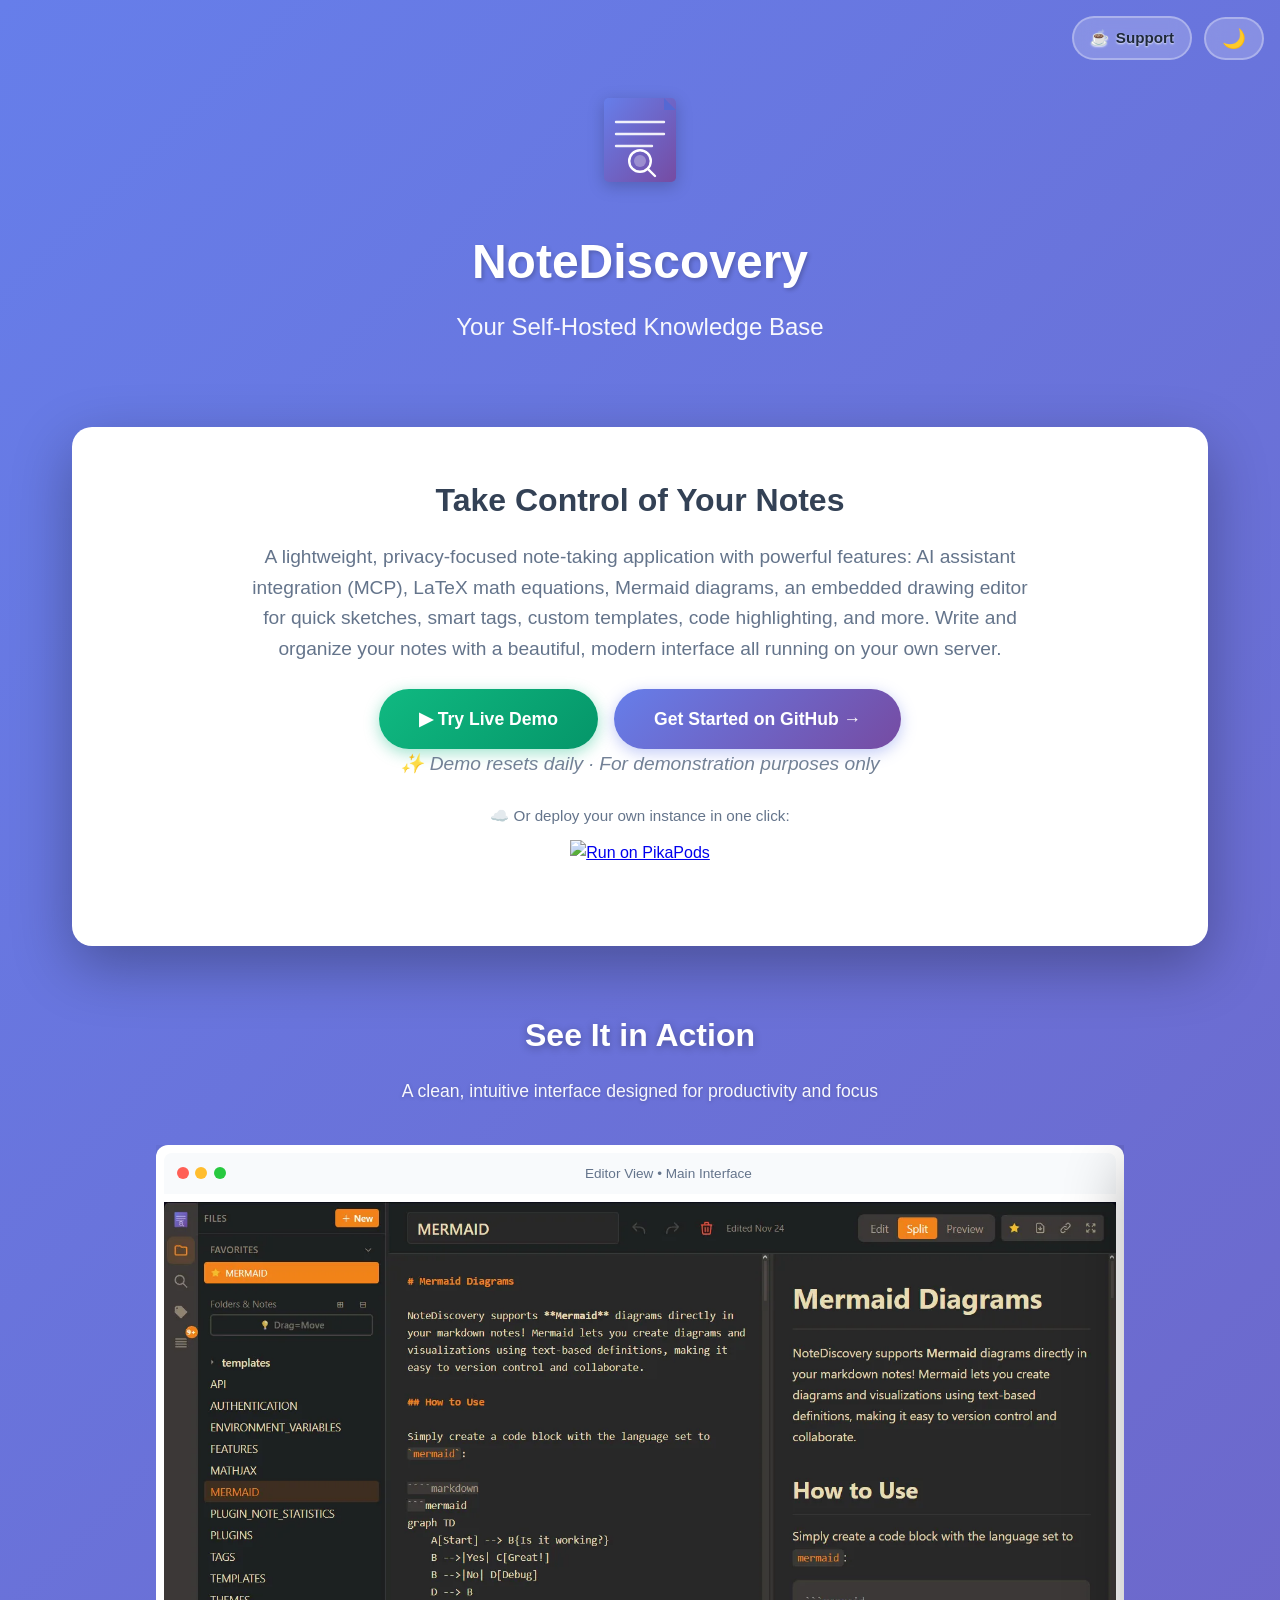
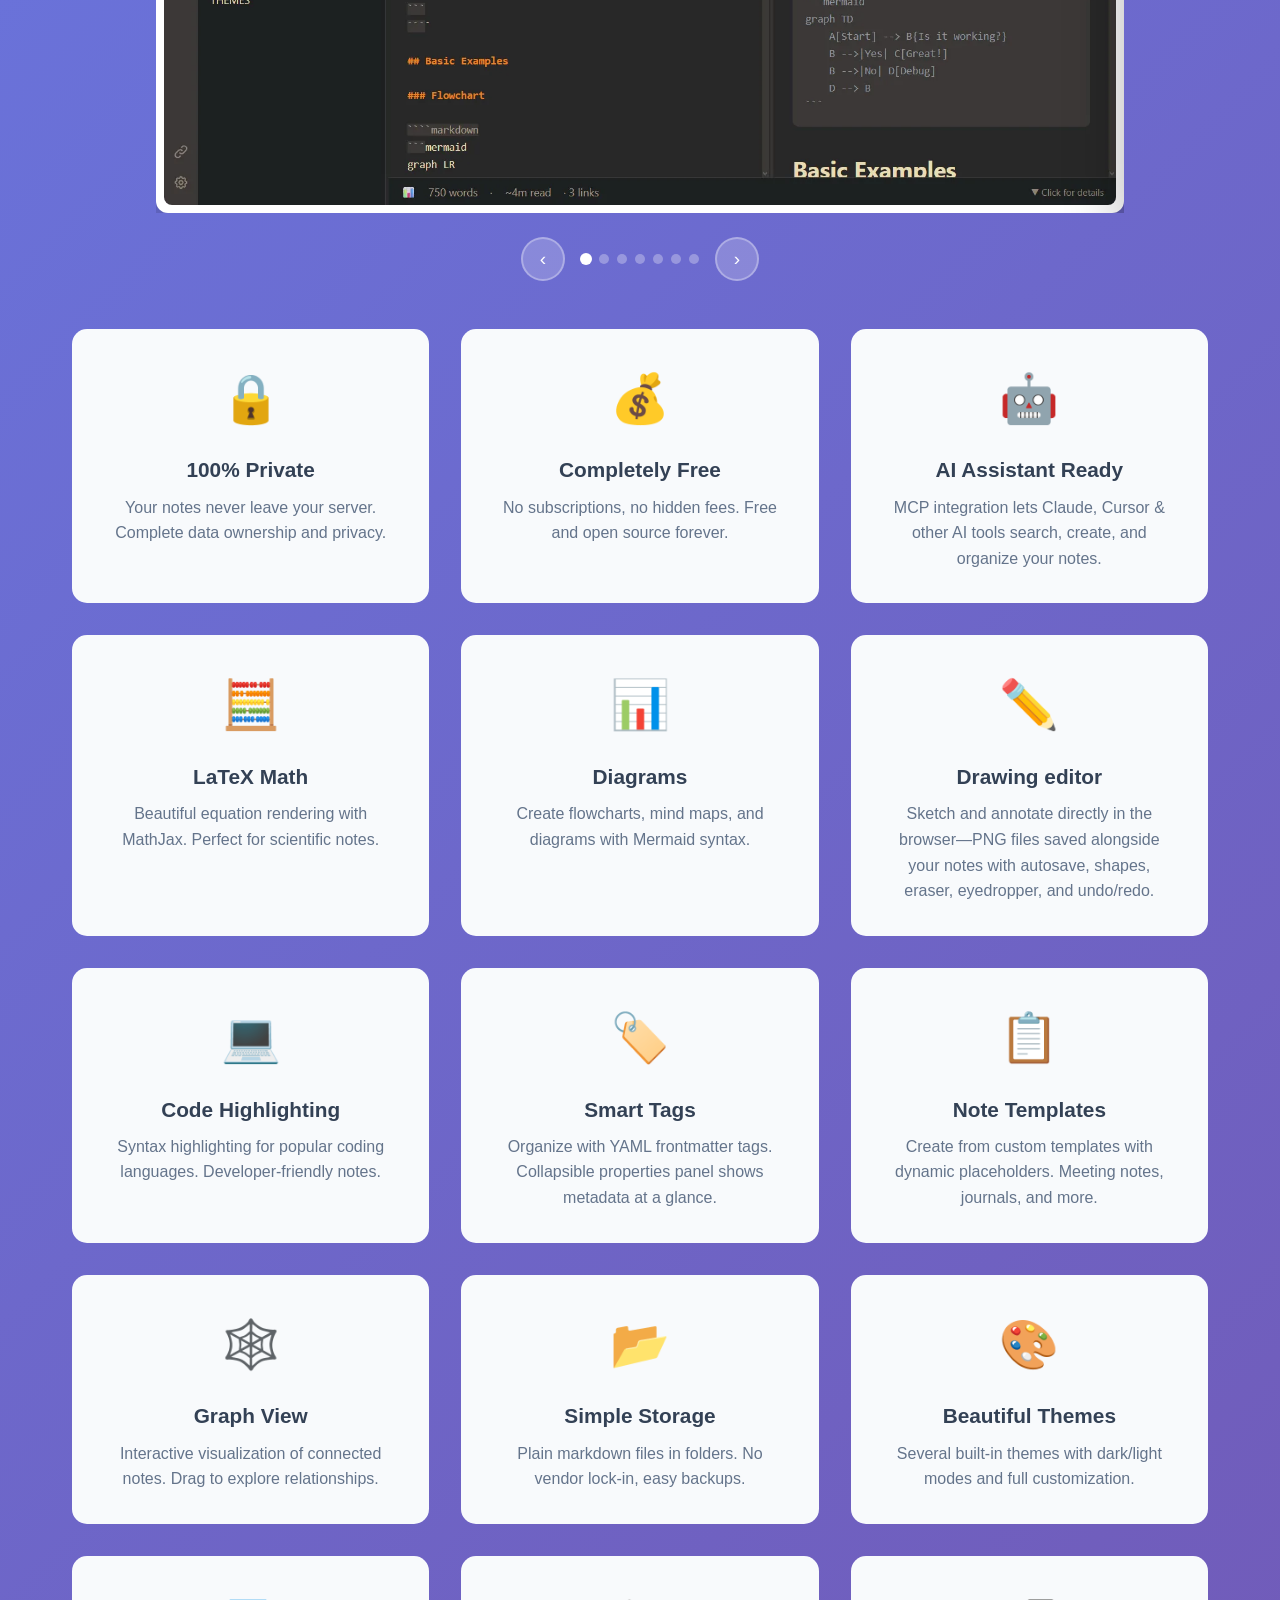
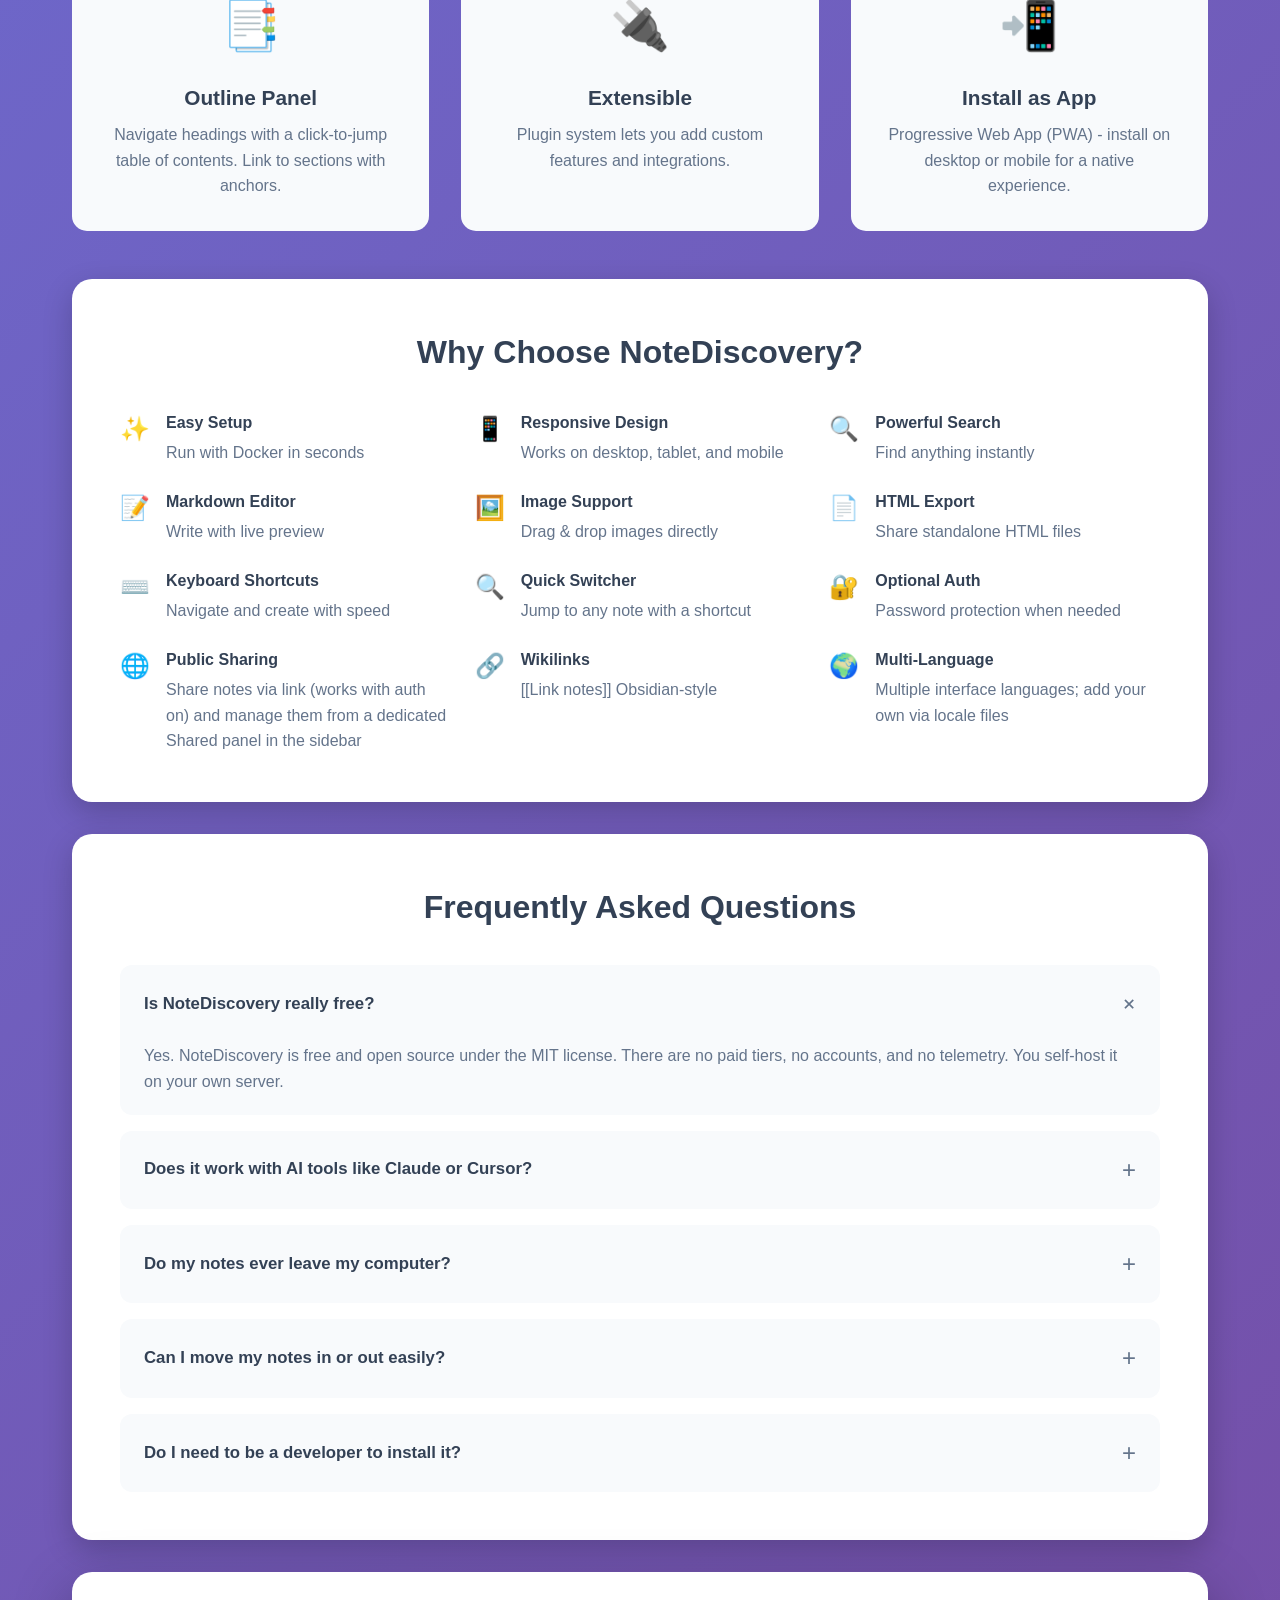
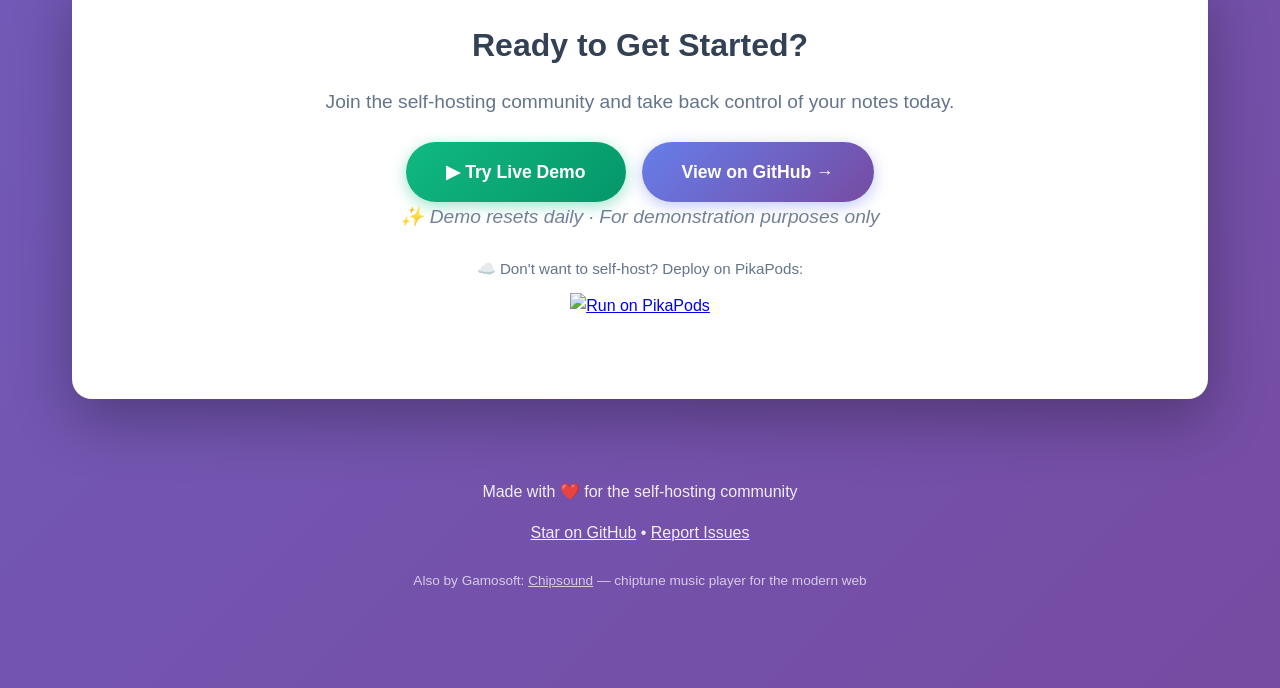
==== docs/index.html @ 9bac6f3b "Updated version to 0.29.1" ====
<!DOCTYPE html>
<html lang="en" data-theme="light">
<head>
    <meta charset="UTF-8">
    <meta name="viewport" content="width=device-width, initial-scale=1.0">
    
    <!-- Primary Meta Tags -->
    <title>NoteDiscovery - Your Self-Hosted Knowledge Base</title>
    <meta name="title" content="NoteDiscovery - Your Self-Hosted Knowledge Base">
    <meta name="description" content="Self-hosted Markdown knowledge base with AI assistant integration (MCP) for Claude & Cursor, wikilinks, graph view, drawing editor, LaTeX, Mermaid — free and open source.">
    <meta name="keywords" content="markdown notes, self-hosted, knowledge base, MCP, Claude, Cursor, obsidian alternative, open source">
    <meta name="author" content="Gamosoft">
    <meta name="robots" content="index, follow, max-image-preview:large">
    <link rel="canonical" href="https://www.notediscovery.com">

    <!-- Preconnect / DNS prefetch for performance -->
    <link rel="dns-prefetch" href="https://ko-fi.com">
    <link rel="dns-prefetch" href="https://www.pikapods.com">

    <!-- Open Graph / Facebook -->
    <meta property="og:type" content="website">
    <meta property="og:url" content="https://www.notediscovery.com">
    <meta property="og:title" content="NoteDiscovery - Your Self-Hosted Knowledge Base">
    <meta property="og:description" content="AI-powered note-taking with MCP integration for Claude, Cursor & more. Wikilinks, graph view, drawing editor, LaTeX, Mermaid. Self-hosted, free, open source.">
    <meta property="og:image" content="https://www.notediscovery.com/og-image.png">
    <meta property="og:image:type" content="image/png">
    <meta property="og:image:width" content="1200">
    <meta property="og:image:height" content="630">
    <meta property="og:image:alt" content="NoteDiscovery — self-hosted Markdown knowledge base">
    <meta property="og:site_name" content="NoteDiscovery">
    <meta property="og:locale" content="en_US">

    <!-- Twitter Card -->
    <meta name="twitter:card" content="summary_large_image">
    <meta name="twitter:site" content="@gamosoft">
    <meta name="twitter:creator" content="@gamosoft">
    <meta name="twitter:url" content="https://www.notediscovery.com">
    <meta name="twitter:title" content="NoteDiscovery - Your Self-Hosted Knowledge Base">
    <meta name="twitter:description" content="AI-powered note-taking with MCP for Claude & Cursor. Wikilinks, graph view, drawing editor, LaTeX, Mermaid. Self-hosted, free, open source.">
    <meta name="twitter:image" content="https://www.notediscovery.com/og-image.png">
    <meta name="twitter:image:alt" content="NoteDiscovery — self-hosted Markdown knowledge base">

    <!-- Favicon (apple-touch-icon must be a raster image; iOS ignores SVG) -->
    <link rel="icon" type="image/svg+xml" href="favicon.svg">
    <link rel="apple-touch-icon" href="logo.png">

    <!-- Preload the first carousel slide (LCP element) -->
    <link rel="preload" as="image" href="carousel-1.webp" type="image/webp" fetchpriority="high">

    <!-- Theme Color -->
    <meta name="theme-color" content="#667eea">
    <style>
        :root {
            --bg-gradient-start: #667eea;
            --bg-gradient-end: #764ba2;
            --text-primary: #1e293b;
            --text-secondary: #64748b;
            --text-header: #334155;
            --card-bg: #ffffff;
            --card-secondary: #f8fafc;
            --shadow: rgba(0, 0, 0, 0.3);
            --shadow-light: rgba(0, 0, 0, 0.2);
        }

        [data-theme="dark"] {
            --bg-gradient-start: #1e293b;
            --bg-gradient-end: #0f172a;
            --text-primary: #e2e8f0;
            --text-secondary: #cbd5e1;
            --text-header: #f1f5f9;
            --card-bg: #1e293b;
            --card-secondary: #334155;
            --shadow: rgba(0, 0, 0, 0.6);
            --shadow-light: rgba(0, 0, 0, 0.4);
        }

        * {
            margin: 0;
            padding: 0;
            box-sizing: border-box;
        }

        body {
            font-family: -apple-system, BlinkMacSystemFont, 'Segoe UI', Roboto, 'Helvetica Neue', Arial, sans-serif;
            line-height: 1.6;
            color: var(--text-primary);
            background: linear-gradient(135deg, var(--bg-gradient-start) 0%, var(--bg-gradient-end) 100%);
            min-height: 100vh;
            transition: background 0.3s ease, color 0.3s ease;
        }

        .container {
            max-width: 1200px;
            margin: 0 auto;
            padding: 2rem;
        }

        header {
            text-align: center;
            padding: 3rem 0;
            color: white;
            position: relative;
        }

        .header-buttons {
            position: fixed;
            top: 1rem;
            right: 1rem;
            display: flex;
            gap: 0.75rem;
            align-items: center;
            z-index: 1000;
        }

        .theme-toggle {
            background: rgba(255, 255, 255, 0.2);
            border: 2px solid rgba(255, 255, 255, 0.3);
            border-radius: 50px;
            padding: 0.5rem 1rem;
            cursor: pointer;
            font-size: 1.2rem;
            transition: all 0.3s ease;
            backdrop-filter: blur(10px);
        }

        .theme-toggle:hover {
            background: rgba(255, 255, 255, 0.3);
            transform: scale(1.05);
        }

        .kofi-mini {
            background: rgba(255, 255, 255, 0.2);
            border: 2px solid rgba(255, 255, 255, 0.3);
            border-radius: 50px;
            padding: 0.5rem 1rem;
            cursor: pointer;
            font-size: 0.95rem;
            transition: all 0.3s ease;
            backdrop-filter: blur(10px);
            color: #1e293b;
            text-decoration: none;
            display: inline-flex;
            align-items: center;
            gap: 0.4rem;
            font-weight: 600;
            text-shadow: 0 1px 2px rgba(255, 255, 255, 0.8);
        }

        .kofi-mini:hover {
            background: rgba(255, 255, 255, 0.3);
            transform: scale(1.05);
        }

        /* Dark theme Ko-fi button */
        [data-theme="dark"] .kofi-mini {
            color: white;
            text-shadow: 0 1px 2px rgba(0, 0, 0, 0.3);
        }

        .logo {
            width: 120px;
            height: 120px;
            margin: 0 auto 1rem;
            filter: drop-shadow(0 4px 8px rgba(0, 0, 0, 0.2));
        }

        h1 {
            font-size: 3rem;
            font-weight: 700;
            margin-bottom: 0.5rem;
            text-shadow: 2px 2px 4px rgba(0, 0, 0, 0.2);
        }

        .tagline {
            font-size: 1.5rem;
            opacity: 0.95;
            font-weight: 300;
        }

        .hero {
            background: var(--card-bg);
            border-radius: 20px;
            padding: 3rem;
            margin: 2rem 0;
            box-shadow: 0 20px 60px var(--shadow);
            transition: background 0.3s ease;
        }

        .hero-content {
            text-align: center;
            margin-bottom: 2rem;
        }

        .hero-content h2 {
            font-size: 2rem;
            color: var(--text-header);
            margin-bottom: 1rem;
        }

        .hero-content p {
            font-size: 1.2rem;
            color: var(--text-secondary);
            max-width: 800px;
            margin: 0 auto;
        }

        .cta-buttons {
            display: flex;
            gap: 1rem;
            justify-content: center;
            flex-wrap: wrap;
            margin-top: 1.5rem;
        }

        .cta-button {
            display: inline-block;
            background: linear-gradient(135deg, #667eea 0%, #764ba2 100%);
            color: white;
            padding: 1rem 2.5rem;
            border-radius: 50px;
            text-decoration: none;
            font-size: 1.1rem;
            font-weight: 600;
            transition: transform 0.2s, box-shadow 0.2s;
            box-shadow: 0 4px 15px rgba(102, 126, 234, 0.4);
        }

        .cta-button:hover {
            transform: translateY(-2px);
            box-shadow: 0 6px 20px rgba(102, 126, 234, 0.6);
        }

        .cta-button.demo {
            background: linear-gradient(135deg, #10b981 0%, #059669 100%);
            box-shadow: 0 4px 15px rgba(16, 185, 129, 0.4);
        }

        .cta-button.demo:hover {
            box-shadow: 0 6px 20px rgba(16, 185, 129, 0.6);
        }

        .cta-button.demo::before {
            content: "▶ ";
        }

        .demo-notice {
            margin-top: 1rem;
            font-size: 0.85rem;
            color: #6b7280;
            font-style: italic;
            opacity: 0.9;
        }

        .features {
            display: grid;
            grid-template-columns: repeat(auto-fit, minmax(300px, 1fr));
            gap: 2rem;
            margin: 3rem 0;
        }

        .feature {
            background: var(--card-secondary);
            padding: 2rem;
            border-radius: 15px;
            text-align: center;
            transition: transform 0.2s, background 0.3s ease;
        }

        .feature:hover {
            transform: translateY(-5px);
        }

        .feature-icon {
            font-size: 3rem;
            margin-bottom: 1rem;
        }

        .feature h3 {
            font-size: 1.3rem;
            color: var(--text-header);
            margin-bottom: 0.5rem;
        }

        .feature p {
            color: var(--text-secondary);
            font-size: 1rem;
        }

        .benefits {
            background: var(--card-bg);
            border-radius: 20px;
            padding: 3rem;
            margin: 2rem 0;
            box-shadow: 0 10px 30px var(--shadow-light);
            transition: background 0.3s ease;
        }

        .benefits h2 {
            text-align: center;
            font-size: 2rem;
            color: var(--text-header);
            margin-bottom: 2rem;
        }

        .benefit-list {
            display: grid;
            grid-template-columns: repeat(auto-fit, minmax(250px, 1fr));
            gap: 1.5rem;
        }

        .benefit-item {
            display: flex;
            align-items: flex-start;
            gap: 1rem;
        }

        .benefit-item .emoji {
            font-size: 1.5rem;
            flex-shrink: 0;
        }

        .benefit-item .text {
            color: var(--text-secondary);
        }

        .benefit-item strong {
            color: var(--text-header);
            display: block;
            margin-bottom: 0.25rem;
        }

        .faq {
            background: var(--card-bg);
            border-radius: 20px;
            padding: 3rem;
            margin: 2rem 0;
            box-shadow: 0 10px 30px var(--shadow-light);
            transition: background 0.3s ease;
        }

        .faq h2 {
            text-align: center;
            font-size: 2rem;
            color: var(--text-header);
            margin-bottom: 2rem;
        }

        .faq-item {
            background: var(--card-secondary);
            border-radius: 12px;
            margin-bottom: 1rem;
            transition: background 0.3s ease;
        }

        .faq-item:last-child {
            margin-bottom: 0;
        }

        .faq-item summary {
            padding: 1.25rem 1.5rem;
            cursor: pointer;
            font-weight: 600;
            font-size: 1.05rem;
            color: var(--text-header);
            display: flex;
            align-items: center;
            justify-content: space-between;
            gap: 1rem;
            list-style: none;
        }

        .faq-item summary::-webkit-details-marker {
            display: none;
        }

        .faq-item summary::after {
            content: "+";
            font-size: 1.5rem;
            font-weight: 400;
            color: var(--text-secondary);
            flex-shrink: 0;
            transition: transform 0.2s ease;
        }

        .faq-item[open] summary::after {
            transform: rotate(45deg);
        }

        .faq-item summary:hover {
            color: #667eea;
        }

        .faq-item summary:focus-visible {
            outline: 2px solid #667eea;
            outline-offset: 2px;
            border-radius: 12px;
        }

        .faq-answer {
            padding: 0 1.5rem 1.25rem;
            color: var(--text-secondary);
        }

        /* Scroll Animations */
        @keyframes fadeInUp {
            from {
                opacity: 0;
                transform: translateY(40px);
            }
            to {
                opacity: 1;
                transform: translateY(0);
            }
        }

        @keyframes fadeInScale {
            from {
                opacity: 0;
                transform: scale(0.9);
            }
            to {
                opacity: 1;
                transform: scale(1);
            }
        }

        .animate-on-scroll {
            opacity: 0;
        }

        .animate-on-scroll.animated {
            animation: fadeInUp 0.6s ease-out forwards;
        }

        .animate-on-scroll.animated-scale {
            animation: fadeInScale 0.6s ease-out forwards;
        }

        /* Stagger animation delays for feature cards (15 cards) */
        .feature.animated:nth-child(1) { animation-delay: 0s; }
        .feature.animated:nth-child(2) { animation-delay: 0.1s; }
        .feature.animated:nth-child(3) { animation-delay: 0.2s; }
        .feature.animated:nth-child(4) { animation-delay: 0.05s; }
        .feature.animated:nth-child(5) { animation-delay: 0.15s; }
        .feature.animated:nth-child(6) { animation-delay: 0.25s; }
        .feature.animated:nth-child(7) { animation-delay: 0.1s; }
        .feature.animated:nth-child(8) { animation-delay: 0.2s; }
        .feature.animated:nth-child(9) { animation-delay: 0.3s; }
        .feature.animated:nth-child(10) { animation-delay: 0.15s; }
        .feature.animated:nth-child(11) { animation-delay: 0.25s; }
        .feature.animated:nth-child(12) { animation-delay: 0.35s; }
        .feature.animated:nth-child(13) { animation-delay: 0.2s; }
        .feature.animated:nth-child(14) { animation-delay: 0.3s; }
        .feature.animated:nth-child(15) { animation-delay: 0.4s; }

        .screenshot-section {
            margin: 4rem 0 3rem 0;
            text-align: center;
        }

        .screenshot-section h2 {
            font-size: 2rem;
            color: white;
            margin-bottom: 1rem;
            text-shadow: 0 2px 8px rgba(0, 0, 0, 0.3);
        }

        .screenshot-section p {
            color: rgba(255, 255, 255, 0.95);
            font-size: 1.1rem;
            margin-bottom: 2.5rem;
            max-width: 600px;
            margin-left: auto;
            margin-right: auto;
            text-shadow: 0 1px 4px rgba(0, 0, 0, 0.2);
        }

        .screenshot-container {
            position: relative;
            max-width: 1000px;
            margin: 0 auto;
            padding: 0 1rem;
        }

        /* Screenshot Carousel */
        .carousel {
            position: relative;
            overflow: hidden;
        }

        .carousel-track {
            display: flex;
            transition: transform 0.5s ease-in-out;
            width: 100%;
        }

        .carousel-slide {
            width: 100%;
            min-width: 100%;
            flex: 0 0 100%;
        }

        .screenshot-frame {
            background: var(--card-bg);
            border-radius: 12px;
            padding: 0.5rem;
            box-shadow: 0 20px 60px var(--shadow);
            transition: box-shadow 0.3s ease, background 0.3s ease;
            overflow: hidden;
        }

        .screenshot-frame:hover {
            box-shadow: 0 25px 80px var(--shadow);
        }

        .screenshot-window-bar {
            display: flex;
            align-items: center;
            gap: 0.5rem;
            padding: 0.6rem 0.8rem;
            background: var(--card-secondary);
            border-radius: 8px 8px 0 0;
            margin-bottom: 0.5rem;
        }

        .screenshot-title {
            flex: 1;
            text-align: center;
            font-size: 0.85rem;
            color: var(--text-secondary);
            font-weight: 500;
        }

        .screenshot-dots {
            display: flex;
            gap: 0.4rem;
        }

        .screenshot-dot {
            width: 12px;
            height: 12px;
            border-radius: 50%;
        }

        .screenshot-dot:nth-child(1) { background: #ff5f56; }
        .screenshot-dot:nth-child(2) { background: #ffbd2e; }
        .screenshot-dot:nth-child(3) { background: #27c93f; }

        .screenshot-frame picture,
        .screenshot-frame img {
            width: 100%;
            height: auto;
            display: block;
            border-radius: 0 0 8px 8px;
        }

        /* Carousel Navigation */
        .carousel-nav {
            display: flex;
            justify-content: center;
            align-items: center;
            gap: 1rem;
            margin-top: 1.5rem;
        }

        .carousel-btn {
            background: rgba(255, 255, 255, 0.2);
            border: 2px solid rgba(255, 255, 255, 0.3);
            border-radius: 50%;
            width: 44px;
            height: 44px;
            cursor: pointer;
            font-size: 1.2rem;
            color: white;
            transition: all 0.3s ease;
            backdrop-filter: blur(10px);
            display: flex;
            align-items: center;
            justify-content: center;
        }

        .carousel-btn:hover {
            background: rgba(255, 255, 255, 0.3);
            transform: scale(1.1);
        }

        .carousel-indicators {
            display: flex;
            gap: 0.5rem;
        }

        .carousel-indicator {
            width: 10px;
            height: 10px;
            border-radius: 50%;
            background: rgba(255, 255, 255, 0.3);
            border: none;
            cursor: pointer;
            transition: all 0.3s ease;
        }

        .carousel-indicator.active {
            background: white;
            transform: scale(1.2);
        }

        .carousel-indicator:hover {
            background: rgba(255, 255, 255, 0.6);
        }

        footer {
            text-align: center;
            padding: 3rem 0;
            color: white;
        }

        footer p {
            opacity: 0.9;
            margin-bottom: 1rem;
        }

        .github-link {
            color: white;
            text-decoration: underline;
            font-weight: 500;
        }

        .support-button {
            display: inline-block;
            background: #0070ba;
            color: white;
            padding: 0.6rem 1.5rem;
            border-radius: 25px;
            text-decoration: none;
            font-weight: 600;
            font-size: 0.95rem;
            transition: all 0.3s ease;
            margin-top: 1rem;
            box-shadow: 0 2px 8px rgba(0, 112, 186, 0.3);
        }

        .support-button:hover {
            background: #005a92;
            transform: translateY(-2px);
            box-shadow: 0 4px 12px rgba(0, 112, 186, 0.4);
        }

        .support-button::before {
            content: "☕ ";
            margin-right: 0.3rem;
        }

        @media (max-width: 768px) {
            h1 {
                font-size: 2rem;
            }

            .tagline {
                font-size: 1.2rem;
            }

            .hero, .benefits {
                padding: 2rem;
            }

            .features {
                grid-template-columns: 1fr;
            }

            .header-buttons {
                top: 0.5rem;
                right: 0.5rem;
                gap: 0.5rem;
            }

            .theme-toggle {
                padding: 0.4rem 0.8rem;
                font-size: 1rem;
            }

            .kofi-mini {
                padding: 0.4rem 0.8rem;
                font-size: 0.85rem;
            }

            .logo {
                width: 80px;
                height: 80px;
            }

            .support-button {
                padding: 0.5rem 1.2rem;
                font-size: 0.9rem;
            }

            .screenshot-section {
                margin: 3rem 0 2rem 0;
            }

            .screenshot-section h2 {
                font-size: 1.5rem;
            }

            .screenshot-section p {
                font-size: 1rem;
                padding: 0 1rem;
            }

            .screenshot-frame {
                box-shadow: 0 10px 40px var(--shadow);
            }

            .screenshot-window-bar {
                padding: 0.5rem 0.6rem;
            }

            .screenshot-dot {
                width: 10px;
                height: 10px;
            }

            .screenshot-title {
                font-size: 0.75rem;
            }

            .carousel-btn {
                width: 36px;
                height: 36px;
                font-size: 1rem;
            }

            .cta-buttons {
                flex-direction: column;
                align-items: center;
            }

            .cta-button {
                width: 100%;
                max-width: 280px;
                text-align: center;
            }
        }

    </style>

    <!-- Google Analytics — only loads on the canonical domain.
         Forks and clones deployed elsewhere never contact Google. -->
    <script>
        (function () {
            var h = location.hostname;
            window.__analyticsEnabled = (h === 'notediscovery.com' || h.endsWith('.notediscovery.com'));
            if (!window.__analyticsEnabled) return;

            var GA_ID = 'G-2TVGZ9N7LF';
            var s = document.createElement('script');
            s.async = true;
            s.src = 'https://www.googletagmanager.com/gtag/js?id=' + GA_ID;
            document.head.appendChild(s);

            window.dataLayer = window.dataLayer || [];
            window.gtag = function gtag(){ dataLayer.push(arguments); };
            gtag('js', new Date());
            gtag('config', GA_ID);
        })();
    </script>
</head>
<body>
    <div class="container">
        <header>
            <div class="header-buttons">
                <a href="https://ko-fi.com/gamosoft" class="kofi-mini" target="_blank" rel="noopener" aria-label="Support on Ko-fi" data-track="cta_kofi_click" data-track-location="header">
                    <span>☕</span>
                    <span>Support</span>
                </a>
                <button class="theme-toggle" onclick="toggleTheme()" aria-label="Toggle theme">
                    <span id="theme-icon">🌙</span>
                </button>
            </div>
            <img src="logo.svg" alt="NoteDiscovery Logo" class="logo">
            <h1>NoteDiscovery</h1>
            <p class="tagline">Your Self-Hosted Knowledge Base</p>
        </header>

        <div class="hero animate-on-scroll">
            <div class="hero-content">
                <h2>Take Control of Your Notes</h2>
                <p>A lightweight, privacy-focused note-taking application with powerful features: AI assistant integration (MCP), LaTeX math equations, Mermaid diagrams, an embedded drawing editor for quick sketches, smart tags, custom templates, code highlighting, and more. Write and organize your notes with a beautiful, modern interface all running on your own server.</p>
                <div class="cta-buttons">
                    <a href="https://gamosoft-notediscovery-demo.hf.space" class="cta-button demo" target="_blank" rel="noopener" data-track="cta_demo_click" data-track-location="header">Try Live Demo</a>
                    <a href="https://github.com/gamosoft/NoteDiscovery" class="cta-button" target="_blank" rel="noopener" data-track="cta_github_click" data-track-location="header" data-track-intent="get_started">Get Started on GitHub →</a>
                </div>
                <p class="demo-notice">✨ Demo resets daily · For demonstration purposes only</p>
                <div class="pikapods-deploy" style="margin-top: 1.5rem;">
                    <p style="margin-bottom: 0.75rem; font-size: 0.95rem;">☁️ Or deploy your own instance in one click:</p>
                    <a href="https://www.pikapods.com/pods?run=notediscovery" target="_blank" rel="noopener" data-track="cta_pikapods_click" data-track-location="header">
                        <img src="https://www.pikapods.com/static/run-button.svg" alt="Run on PikaPods" style="height: 40px; transition: transform 0.2s;" onmouseover="this.style.transform='scale(1.05)'" onmouseout="this.style.transform='scale(1)'">
                    </a>
                </div>
            </div>
        </div>

        <div class="screenshot-section animate-on-scroll">
            <h2>See It in Action</h2>
            <p>A clean, intuitive interface designed for productivity and focus</p>
            <div class="screenshot-container">
                <div class="carousel" role="region" aria-roledescription="carousel" aria-label="Product screenshots">
                    <div class="carousel-track" id="carouselTrack">
                        <!-- Slide 1: Main Interface -->
                        <div class="carousel-slide">
                            <div class="screenshot-frame">
                                <div class="screenshot-window-bar">
                                    <div class="screenshot-dots" aria-hidden="true">
                                        <div class="screenshot-dot"></div>
                                        <div class="screenshot-dot"></div>
                                        <div class="screenshot-dot"></div>
                                    </div>
                                    <span class="screenshot-title">Editor View • Main Interface</span>
                                </div>
                                <picture>
                                    <source srcset="carousel-1.webp" type="image/webp">
                                    <img src="carousel-1.jpg" alt="NoteDiscovery editor showing Markdown preview and sidebar" width="1545" height="978" fetchpriority="high" decoding="async">
                                </picture>
                            </div>
                        </div>
                        <!-- Slide 2: Search -->
                        <div class="carousel-slide">
                            <div class="screenshot-frame">
                                <div class="screenshot-window-bar">
                                    <div class="screenshot-dots" aria-hidden="true">
                                        <div class="screenshot-dot"></div>
                                        <div class="screenshot-dot"></div>
                                        <div class="screenshot-dot"></div>
                                    </div>
                                    <span class="screenshot-title">Smart Search • Find Anything Instantly</span>
                                </div>
                                <picture>
                                    <source srcset="carousel-2.webp" type="image/webp">
                                    <img src="carousel-2.jpg" alt="NoteDiscovery smart full-text search results" width="1545" height="978" loading="lazy" decoding="async">
                                </picture>
                            </div>
                        </div>
                        <!-- Slide 3: Tag Filter -->
                        <div class="carousel-slide">
                            <div class="screenshot-frame">
                                <div class="screenshot-window-bar">
                                    <div class="screenshot-dots" aria-hidden="true">
                                        <div class="screenshot-dot"></div>
                                        <div class="screenshot-dot"></div>
                                        <div class="screenshot-dot"></div>
                                    </div>
                                    <span class="screenshot-title">Tag Filtering • Organize by Topics</span>
                                </div>
                                <picture>
                                    <source srcset="carousel-3.webp" type="image/webp">
                                    <img src="carousel-3.jpg" alt="NoteDiscovery tag filtering panel" width="1545" height="978" loading="lazy" decoding="async">
                                </picture>
                            </div>
                        </div>
                        <!-- Slide 4: Outline -->
                        <div class="carousel-slide">
                            <div class="screenshot-frame">
                                <div class="screenshot-window-bar">
                                    <div class="screenshot-dots" aria-hidden="true">
                                        <div class="screenshot-dot"></div>
                                        <div class="screenshot-dot"></div>
                                        <div class="screenshot-dot"></div>
                                    </div>
                                    <span class="screenshot-title">Outline Panel • Navigate Headings</span>
                                </div>
                                <picture>
                                    <source srcset="carousel-4.webp" type="image/webp">
                                    <img src="carousel-4.jpg" alt="NoteDiscovery outline panel for heading navigation" width="1545" height="978" loading="lazy" decoding="async">
                                </picture>
                            </div>
                        </div>
                        <!-- Slide 5: Card View -->
                        <div class="carousel-slide">
                            <div class="screenshot-frame">
                                <div class="screenshot-window-bar">
                                    <div class="screenshot-dots" aria-hidden="true">
                                        <div class="screenshot-dot"></div>
                                        <div class="screenshot-dot"></div>
                                        <div class="screenshot-dot"></div>
                                    </div>
                                    <span class="screenshot-title">Card View • Visual Organization</span>
                                </div>
                                <picture>
                                    <source srcset="carousel-5.webp" type="image/webp">
                                    <img src="carousel-5.jpg" alt="NoteDiscovery card view homepage with recent notes" width="1545" height="978" loading="lazy" decoding="async">
                                </picture>
                            </div>
                        </div>
                        <!-- Slide 6: Graph View -->
                        <div class="carousel-slide">
                            <div class="screenshot-frame">
                                <div class="screenshot-window-bar">
                                    <div class="screenshot-dots" aria-hidden="true">
                                        <div class="screenshot-dot"></div>
                                        <div class="screenshot-dot"></div>
                                        <div class="screenshot-dot"></div>
                                    </div>
                                    <span class="screenshot-title">Graph View • Visualize Connections</span>
                                </div>
                                <picture>
                                    <source srcset="carousel-6.webp" type="image/webp">
                                    <img src="carousel-6.jpg" alt="NoteDiscovery graph view of linked notes" width="1545" height="978" loading="lazy" decoding="async">
                                </picture>
                            </div>
                        </div>
                        <!-- Slide 7: Mobile Support -->
                        <div class="carousel-slide">
                            <div class="screenshot-frame">
                                <div class="screenshot-window-bar">
                                    <div class="screenshot-dots" aria-hidden="true">
                                        <div class="screenshot-dot"></div>
                                        <div class="screenshot-dot"></div>
                                        <div class="screenshot-dot"></div>
                                    </div>
                                    <span class="screenshot-title">Mobile Ready • Notes On The Go</span>
                                </div>
                                <picture>
                                    <source srcset="carousel-7.webp" type="image/webp">
                                    <img src="carousel-7.png" alt="NoteDiscovery responsive mobile interface" width="1545" height="978" loading="lazy" decoding="async">
                                </picture>
                            </div>
                        </div>
                    </div>
                </div>
                <!-- Carousel Navigation -->
                <div class="carousel-nav">
                    <button class="carousel-btn" onclick="moveCarousel(-1)" aria-label="Previous screenshot">‹</button>
                    <div class="carousel-indicators">
                        <button class="carousel-indicator active" onclick="goToSlide(0)" aria-label="Slide 1"></button>
                        <button class="carousel-indicator" onclick="goToSlide(1)" aria-label="Slide 2"></button>
                        <button class="carousel-indicator" onclick="goToSlide(2)" aria-label="Slide 3"></button>
                        <button class="carousel-indicator" onclick="goToSlide(3)" aria-label="Slide 4"></button>
                        <button class="carousel-indicator" onclick="goToSlide(4)" aria-label="Slide 5"></button>
                        <button class="carousel-indicator" onclick="goToSlide(5)" aria-label="Slide 6"></button>
                        <button class="carousel-indicator" onclick="goToSlide(6)" aria-label="Slide 7"></button>
                    </div>
                    <button class="carousel-btn" onclick="moveCarousel(1)" aria-label="Next screenshot">›</button>
                </div>
            </div>
        </div>

        <div class="features">
            <div class="feature animate-on-scroll">
                <div class="feature-icon">🔒</div>
                <h3>100% Private</h3>
                <p>Your notes never leave your server. Complete data ownership and privacy.</p>
            </div>

            <div class="feature animate-on-scroll">
                <div class="feature-icon">💰</div>
                <h3>Completely Free</h3>
                <p>No subscriptions, no hidden fees. Free and open source forever.</p>
            </div>

            <div class="feature animate-on-scroll">
                <div class="feature-icon">🤖</div>
                <h3>AI Assistant Ready</h3>
                <p>MCP integration lets Claude, Cursor & other AI tools search, create, and organize your notes.</p>
            </div>

            <div class="feature animate-on-scroll">
                <div class="feature-icon">🧮</div>
                <h3>LaTeX Math</h3>
                <p>Beautiful equation rendering with MathJax. Perfect for scientific notes.</p>
            </div>

            <div class="feature animate-on-scroll">
                <div class="feature-icon">📊</div>
                <h3>Diagrams</h3>
                <p>Create flowcharts, mind maps, and diagrams with Mermaid syntax.</p>
            </div>

            <div class="feature animate-on-scroll">
                <div class="feature-icon">✏️</div>
                <h3>Drawing editor</h3>
                <p>Sketch and annotate directly in the browser—PNG files saved alongside your notes with autosave, shapes, eraser, eyedropper, and undo/redo.</p>
            </div>

            <div class="feature animate-on-scroll">
                <div class="feature-icon">💻</div>
                <h3>Code Highlighting</h3>
                <p>Syntax highlighting for popular coding languages. Developer-friendly notes.</p>
            </div>

            <div class="feature animate-on-scroll">
                <div class="feature-icon">🏷️</div>
                <h3>Smart Tags</h3>
                <p>Organize with YAML frontmatter tags. Collapsible properties panel shows metadata at a glance.</p>
            </div>

            <div class="feature animate-on-scroll">
                <div class="feature-icon">📋</div>
                <h3>Note Templates</h3>
                <p>Create from custom templates with dynamic placeholders. Meeting notes, journals, and more.</p>
            </div>

            <div class="feature animate-on-scroll">
                <div class="feature-icon">🕸️</div>
                <h3>Graph View</h3>
                <p>Interactive visualization of connected notes. Drag to explore relationships.</p>
            </div>

            <div class="feature animate-on-scroll">
                <div class="feature-icon">📂</div>
                <h3>Simple Storage</h3>
                <p>Plain markdown files in folders. No vendor lock-in, easy backups.</p>
            </div>

            <div class="feature animate-on-scroll">
                <div class="feature-icon">🎨</div>
                <h3>Beautiful Themes</h3>
                <p>Several built-in themes with dark/light modes and full customization.</p>
            </div>

            <div class="feature animate-on-scroll">
                <div class="feature-icon">📑</div>
                <h3>Outline Panel</h3>
                <p>Navigate headings with a click-to-jump table of contents. Link to sections with anchors.</p>
            </div>

            <div class="feature animate-on-scroll">
                <div class="feature-icon">🔌</div>
                <h3>Extensible</h3>
                <p>Plugin system lets you add custom features and integrations.</p>
            </div>

            <div class="feature animate-on-scroll">
                <div class="feature-icon">📲</div>
                <h3>Install as App</h3>
                <p>Progressive Web App (PWA) - install on desktop or mobile for a native experience.</p>
            </div>

        </div>

        <div class="benefits animate-on-scroll">
            <h2>Why Choose NoteDiscovery?</h2>
            <div class="benefit-list">
                <div class="benefit-item">
                    <span class="emoji">✨</span>
                    <div class="text">
                        <strong>Easy Setup</strong>
                        Run with Docker in seconds
                    </div>
                </div>

                <div class="benefit-item">
                    <span class="emoji">📱</span>
                    <div class="text">
                        <strong>Responsive Design</strong>
                        Works on desktop, tablet, and mobile
                    </div>
                </div>

                <div class="benefit-item">
                    <span class="emoji">🔍</span>
                    <div class="text">
                        <strong>Powerful Search</strong>
                        Find anything instantly
                    </div>
                </div>

                <div class="benefit-item">
                    <span class="emoji">📝</span>
                    <div class="text">
                        <strong>Markdown Editor</strong>
                        Write with live preview
                    </div>
                </div>

                <div class="benefit-item">
                    <span class="emoji">🖼️</span>
                    <div class="text">
                        <strong>Image Support</strong>
                        Drag & drop images directly
                    </div>
                </div>

                <div class="benefit-item">
                    <span class="emoji">📄</span>
                    <div class="text">
                        <strong>HTML Export</strong>
                        Share standalone HTML files
                    </div>
                </div>

                <div class="benefit-item">
                    <span class="emoji">⌨️</span>
                    <div class="text">
                        <strong>Keyboard Shortcuts</strong>
                        Navigate and create with speed
                    </div>
                </div>

                <div class="benefit-item">
                    <span class="emoji">🔍</span>
                    <div class="text">
                        <strong>Quick Switcher</strong>
                        Jump to any note with a shortcut
                    </div>
                </div>

                <div class="benefit-item">
                    <span class="emoji">🔐</span>
                    <div class="text">
                        <strong>Optional Auth</strong>
                        Password protection when needed
                    </div>
                </div>

                <div class="benefit-item">
                    <span class="emoji">🌐</span>
                    <div class="text">
                        <strong>Public Sharing</strong>
                        Share notes via link (works with auth on) and manage them from a dedicated Shared panel in the sidebar
                    </div>
                </div>

                <div class="benefit-item">
                    <span class="emoji">🔗</span>
                    <div class="text">
                        <strong>Wikilinks</strong>
                        [[Link notes]] Obsidian-style
                    </div>
                </div>

                <div class="benefit-item">
                    <span class="emoji">🌍</span>
                    <div class="text">
                        <strong>Multi-Language</strong>
                        Multiple interface languages; add your own via locale files
                    </div>
                </div>
            </div>
        </div>

        <!-- Keep in sync with the FAQPage JSON-LD at the end of this file -->
        <div class="faq animate-on-scroll">
            <h2>Frequently Asked Questions</h2>

            <details class="faq-item" open>
                <summary>Is NoteDiscovery really free?</summary>
                <p class="faq-answer">Yes. NoteDiscovery is free and open source under the MIT license. There are no paid tiers, no accounts, and no telemetry. You self-host it on your own server.</p>
            </details>

            <details class="faq-item">
                <summary>Does it work with AI tools like Claude or Cursor?</summary>
                <p class="faq-answer">Yes. NoteDiscovery ships with a built-in MCP (Model Context Protocol) server, so AI assistants like Claude Desktop and Cursor can read and edit your notes directly, without any copy-pasting back and forth.</p>
            </details>

            <details class="faq-item">
                <summary>Do my notes ever leave my computer?</summary>
                <p class="faq-answer">No. Everything stays on the server you choose. There is no cloud sync and no third-party storage. The AI integration runs locally over MCP, and your notes are never sent anywhere unless you explicitly publish a share link.</p>
            </details>

            <details class="faq-item">
                <summary>Can I move my notes in or out easily?</summary>
                <p class="faq-answer">Yes. Notes are plain Markdown files in normal folders. You can drop an existing Obsidian vault straight in, or open the same files in any other Markdown editor. There is no proprietary database to escape from.</p>
            </details>

            <details class="faq-item">
                <summary>Do I need to be a developer to install it?</summary>
                <p class="faq-answer">Not really. The recommended setup is a single Docker command, and there is a one-click PikaPods option if you would rather not touch the command line at all.</p>
            </details>
        </div>

        <div class="hero animate-on-scroll">
            <div class="hero-content">
                <h2>Ready to Get Started?</h2>
                <p>Join the self-hosting community and take back control of your notes today.</p>
                <div class="cta-buttons">
                    <a href="https://gamosoft-notediscovery-demo.hf.space" class="cta-button demo" target="_blank" rel="noopener" data-track="cta_demo_click" data-track-location="footer">Try Live Demo</a>
                    <a href="https://github.com/gamosoft/NoteDiscovery" class="cta-button" target="_blank" rel="noopener" data-track="cta_github_click" data-track-location="footer" data-track-intent="view">View on GitHub →</a>
                </div>
                <p class="demo-notice">✨ Demo resets daily · For demonstration purposes only</p>
                <div class="pikapods-deploy" style="margin-top: 1.5rem;">
                    <p style="margin-bottom: 0.75rem; font-size: 0.95rem;">☁️ Don't want to self-host? Deploy on PikaPods:</p>
                    <a href="https://www.pikapods.com/pods?run=notediscovery" target="_blank" rel="noopener" data-track="cta_pikapods_click" data-track-location="footer">
                        <img src="https://www.pikapods.com/static/run-button.svg" alt="Run on PikaPods" style="height: 40px; transition: transform 0.2s;" onmouseover="this.style.transform='scale(1.05)'" onmouseout="this.style.transform='scale(1)'">
                    </a>
                </div>
            </div>
        </div>

        <footer>
            <p>Made with ❤️ for the self-hosting community</p>
            <p>
                <a href="https://github.com/gamosoft/NoteDiscovery" class="github-link" target="_blank" rel="noopener" data-track="cta_github_click" data-track-location="footer_link" data-track-intent="star">Star on GitHub</a> • 
                <a href="https://github.com/gamosoft/NoteDiscovery/issues" class="github-link" target="_blank" rel="noopener" data-track="cta_issues_click" data-track-location="footer_link">Report Issues</a>
            </p>
            <p style="font-size: 0.85rem; opacity: 0.7; margin-top: 1.5rem;">
                Also by Gamosoft: <a href="https://chipsound.com" class="github-link" target="_blank" rel="noopener" data-track="cta_chipsound_click" data-track-location="footer">Chipsound</a> — chiptune music player for the modern web
            </p>
        </footer>
    </div>

    <script>
        // Theme management
        function toggleTheme() {
            const html = document.documentElement;
            const currentTheme = html.getAttribute('data-theme');
            const newTheme = currentTheme === 'light' ? 'dark' : 'light';
            
            html.setAttribute('data-theme', newTheme);
            localStorage.setItem('theme', newTheme);
            
            // Update icon
            const icon = document.getElementById('theme-icon');
            icon.textContent = newTheme === 'light' ? '🌙' : '☀️';
        }
        
        function getBrowserThemePreference() {
            const prefersDarkMode = window.matchMedia('(prefers-color-scheme: dark)').matches;
            return prefersDarkMode ? 'dark' : 'light';
        }

        // Load saved theme on page load
        (function() {
            const savedTheme = localStorage.getItem('theme') || getBrowserThemePreference();
            document.documentElement.setAttribute('data-theme', savedTheme);

            // Update icon
            const icon = document.getElementById('theme-icon');
            icon.textContent = savedTheme === 'light' ? '🌙' : '☀️';
        })();

        // Scroll Animations with Intersection Observer
        (function() {
            const observerOptions = {
                threshold: 0.1,
                rootMargin: '0px 0px -50px 0px'
            };

            const observer = new IntersectionObserver((entries) => {
                entries.forEach(entry => {
                    if (entry.isIntersecting) {
                        entry.target.classList.add('animated');
                        // Optionally stop observing after animation
                        // observer.unobserve(entry.target);
                    }
                });
            }, observerOptions);

            // Observe all animate-on-scroll elements
            document.addEventListener('DOMContentLoaded', () => {
                document.querySelectorAll('.animate-on-scroll').forEach(el => {
                    observer.observe(el);
                });
            });
        })();

        // Screenshot Carousel
        let currentSlide = 0;
        const totalSlides = 7;
        let autoPlayInterval;

        function updateCarousel() {
            const track = document.getElementById('carouselTrack');
            if (track) {
                track.style.transform = `translateX(-${currentSlide * 100}%)`;
            }
            
            // Update indicators
            document.querySelectorAll('.carousel-indicator').forEach((indicator, index) => {
                indicator.classList.toggle('active', index === currentSlide);
            });
        }

        function moveCarousel(direction) {
            currentSlide = (currentSlide + direction + totalSlides) % totalSlides;
            updateCarousel();
            resetAutoPlay();
        }

        function goToSlide(index) {
            currentSlide = index;
            updateCarousel();
            resetAutoPlay();
        }

        function resetAutoPlay() {
            clearInterval(autoPlayInterval);
            autoPlayInterval = setInterval(() => moveCarousel(1), 5000);
        }

        // Start auto-play on load
        document.addEventListener('DOMContentLoaded', () => {
            autoPlayInterval = setInterval(() => moveCarousel(1), 5000);
        });

        // Pause auto-play on hover
        document.addEventListener('DOMContentLoaded', () => {
            const carousel = document.querySelector('.carousel');
            if (carousel) {
                carousel.addEventListener('mouseenter', () => clearInterval(autoPlayInterval));
                carousel.addEventListener('mouseleave', resetAutoPlay);
            }
        });

        // Touch/Swipe support for mobile
        (function() {
            let touchStartX = 0;
            let touchEndX = 0;
            
            document.addEventListener('DOMContentLoaded', () => {
                const carousel = document.querySelector('.carousel');
                if (!carousel) return;

                carousel.addEventListener('touchstart', e => {
                    touchStartX = e.changedTouches[0].screenX;
                }, { passive: true });

                carousel.addEventListener('touchend', e => {
                    touchEndX = e.changedTouches[0].screenX;
                    handleSwipe();
                }, { passive: true });

                function handleSwipe() {
                    const swipeThreshold = 50;
                    const diff = touchStartX - touchEndX;
                    
                    if (Math.abs(diff) > swipeThreshold) {
                        if (diff > 0) {
                            moveCarousel(1); // Swipe left = next
                        } else {
                            moveCarousel(-1); // Swipe right = prev
                        }
                    }
                }
            });
        })();

        // Reads data-track / data-track-* attributes for declarative wiring.
        (function () {
            if (!window.__analyticsEnabled) return;

            function track(event, params) {
                if (typeof gtag !== 'function') return;
                gtag('event', event, params || {});
            }

            document.addEventListener('click', function (e) {
                const el = e.target.closest('[data-track]');
                if (!el) return;

                const params = { transport_type: 'beacon' };
                for (const attr of el.attributes) {
                    if (attr.name.startsWith('data-track-')) {
                        params[attr.name.slice('data-track-'.length)] = attr.value;
                    }
                }
                track(el.dataset.track, params);
            });
        })();
    </script>

    <!-- Structured Data / JSON-LD for Rich Snippets -->
    <script type="application/ld+json">
    {
      "@context": "https://schema.org",
      "@type": "SoftwareApplication",
      "name": "NoteDiscovery",
      "alternateName": "NoteDiscovery - Your Self-Hosted Knowledge Base",
      "description": "A lightweight, AI-powered Markdown note-taking application with MCP integration for Claude, Cursor and other AI assistants. Features wikilinks, graph view, drawing editor, LaTeX math, Mermaid diagrams, tags, templates, and code highlighting. Self-hosted Obsidian/Evernote alternative. Free and open source.",
      "url": "https://www.notediscovery.com",
      "image": "https://www.notediscovery.com/og-image.png",
      "screenshot": [
        "https://www.notediscovery.com/carousel-1.jpg",
        "https://www.notediscovery.com/carousel-2.jpg",
        "https://www.notediscovery.com/carousel-3.jpg",
        "https://www.notediscovery.com/carousel-4.jpg",
        "https://www.notediscovery.com/carousel-5.jpg",
        "https://www.notediscovery.com/carousel-6.jpg",
        "https://www.notediscovery.com/carousel-7.png"
      ],
      "applicationCategory": "ProductivityApplication",
      "applicationSubCategory": "NoteTakingApplication",
      "operatingSystem": "Linux, Windows, macOS",
      "browserRequirements": "Requires a modern browser with JavaScript enabled",
      "softwareVersion": "0.29.1",
      "datePublished": "2025-01-15",
      "dateModified": "2026-07-30",
      "inLanguage": "en",
      "license": "https://opensource.org/licenses/MIT",
      "downloadUrl": "https://github.com/gamosoft/NoteDiscovery",
      "codeRepository": "https://github.com/gamosoft/NoteDiscovery",
      "isAccessibleForFree": true,
      "featureList": "AI assistant integration, MCP (Model Context Protocol), Claude integration, Cursor integration, Markdown editor, Wikilinks, Graph view, Drawing editor, LaTeX math equations, Mermaid diagrams, Code syntax highlighting, Dark mode, Plugin system, Internal links, Properties panel, HTML export, Full-text search, Public sharing with dedicated sidebar panel, Self-hosted, Obsidian alternative, Evernote alternative, Notion alternative, Second brain, AI-powered notes",
      "offers": {
        "@type": "Offer",
        "price": "0",
        "priceCurrency": "USD",
        "availability": "https://schema.org/InStock"
      },
      "interactionStatistic": {
        "@type": "InteractionCounter",
        "interactionType": "https://schema.org/LikeAction",
        "userInteractionCount": 2687
      },
      "author": {
        "@type": "Person",
        "name": "Gamosoft",
        "url": "https://github.com/gamosoft",
        "sameAs": [
          "https://github.com/gamosoft",
          "https://twitter.com/gamosoft"
        ]
      },
      "publisher": {
        "@type": "Organization",
        "name": "Gamosoft",
        "url": "https://github.com/gamosoft",
        "sameAs": [
          "https://github.com/gamosoft",
          "https://twitter.com/gamosoft"
        ],
        "logo": {
          "@type": "ImageObject",
          "url": "https://www.notediscovery.com/logo.png",
          "width": 512,
          "height": 512
        }
      }
    }
    </script>

    <!-- FAQ Structured Data -->
    <script type="application/ld+json">
    {
      "@context": "https://schema.org",
      "@type": "FAQPage",
      "mainEntity": [
        {
          "@type": "Question",
          "name": "Is NoteDiscovery really free?",
          "acceptedAnswer": {
            "@type": "Answer",
            "text": "Yes. NoteDiscovery is free and open source under the MIT license. There are no paid tiers, no accounts, and no telemetry. You self-host it on your own server."
          }
        },
        {
          "@type": "Question",
          "name": "Does it work with AI tools like Claude or Cursor?",
          "acceptedAnswer": {
            "@type": "Answer",
            "text": "Yes. NoteDiscovery ships with a built-in MCP (Model Context Protocol) server, so AI assistants like Claude Desktop and Cursor can read and edit your notes directly, without any copy-pasting back and forth."
          }
        },
        {
          "@type": "Question",
          "name": "Do my notes ever leave my computer?",
          "acceptedAnswer": {
            "@type": "Answer",
            "text": "No. Everything stays on the server you choose. There is no cloud sync and no third-party storage. The AI integration runs locally over MCP, and your notes are never sent anywhere unless you explicitly publish a share link."
          }
        },
        {
          "@type": "Question",
          "name": "Can I move my notes in or out easily?",
          "acceptedAnswer": {
            "@type": "Answer",
            "text": "Yes. Notes are plain Markdown files in normal folders. You can drop an existing Obsidian vault straight in, or open the same files in any other Markdown editor. There is no proprietary database to escape from."
          }
        },
        {
          "@type": "Question",
          "name": "Do I need to be a developer to install it?",
          "acceptedAnswer": {
            "@type": "Answer",
            "text": "Not really. The recommended setup is a single Docker command, and there is a one-click PikaPods option if you would rather not touch the command line at all."
          }
        }
      ]
    }
    </script>
</body>
</html>
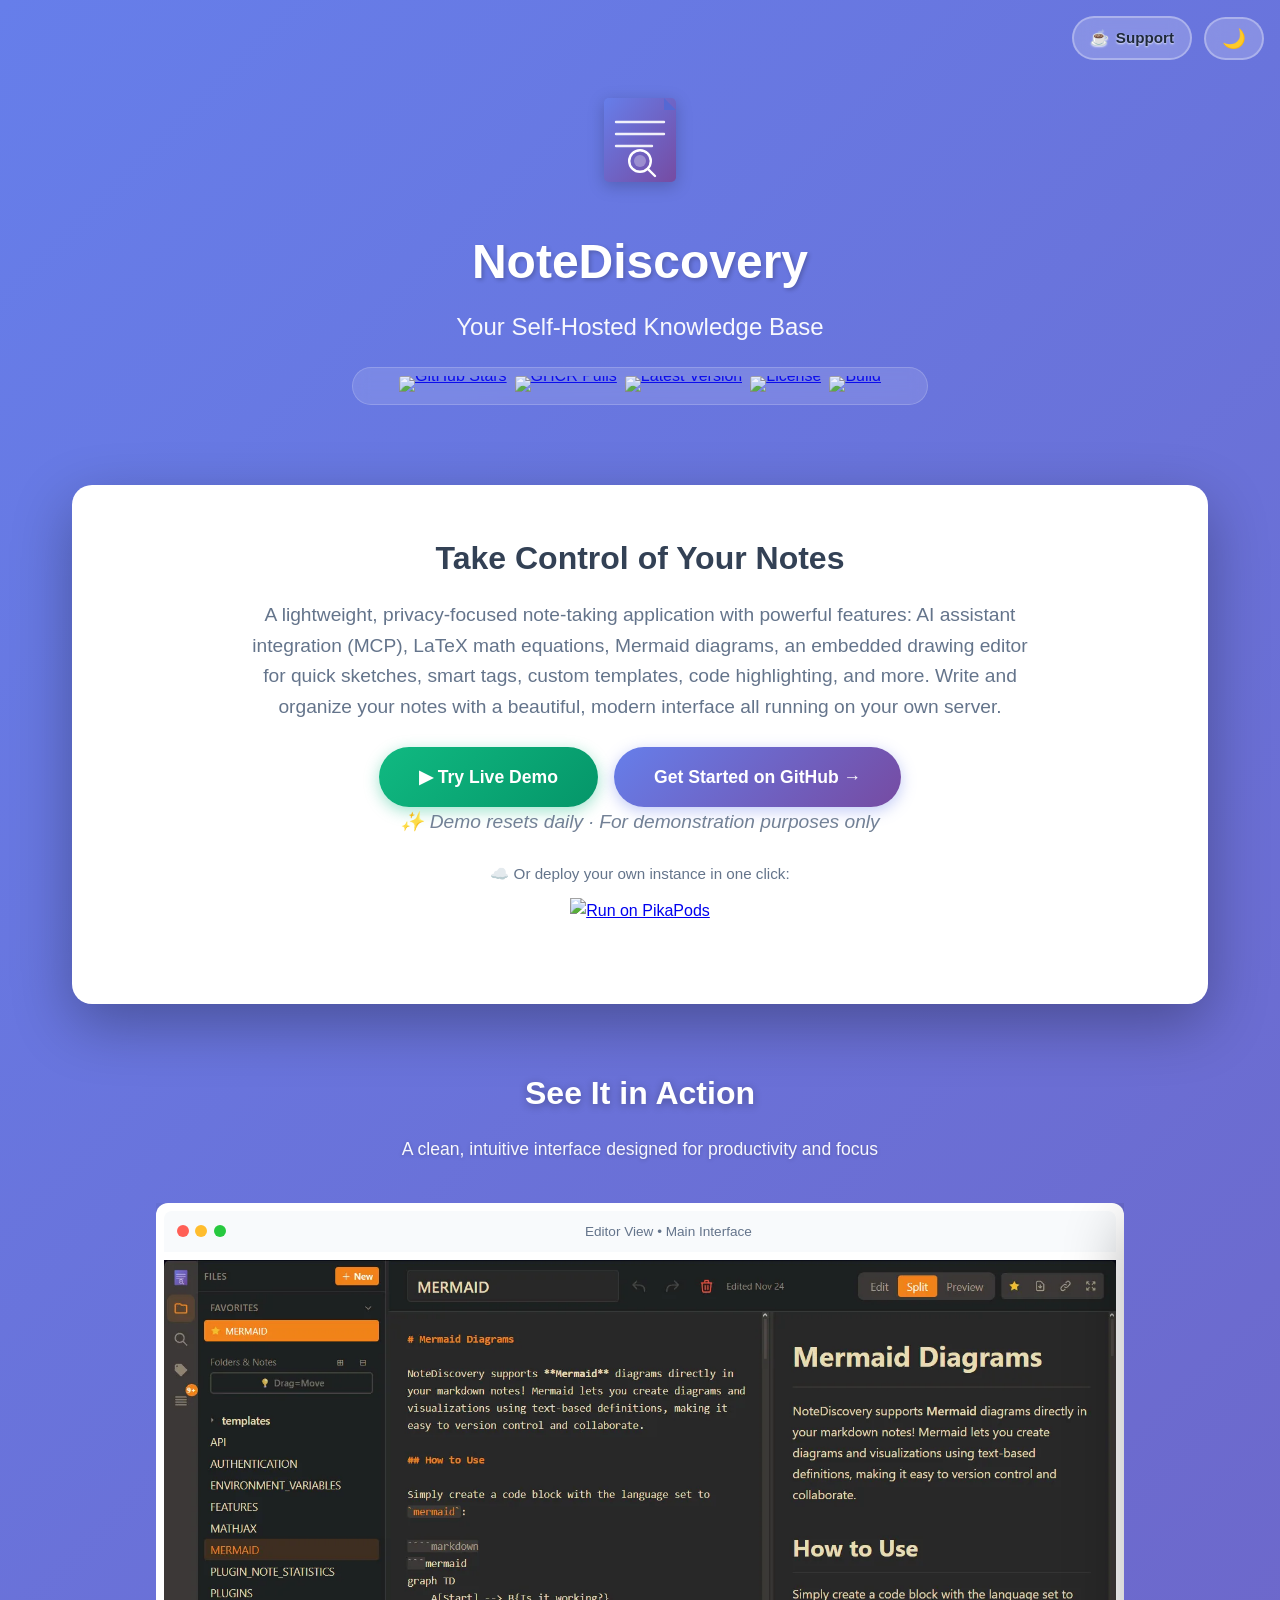
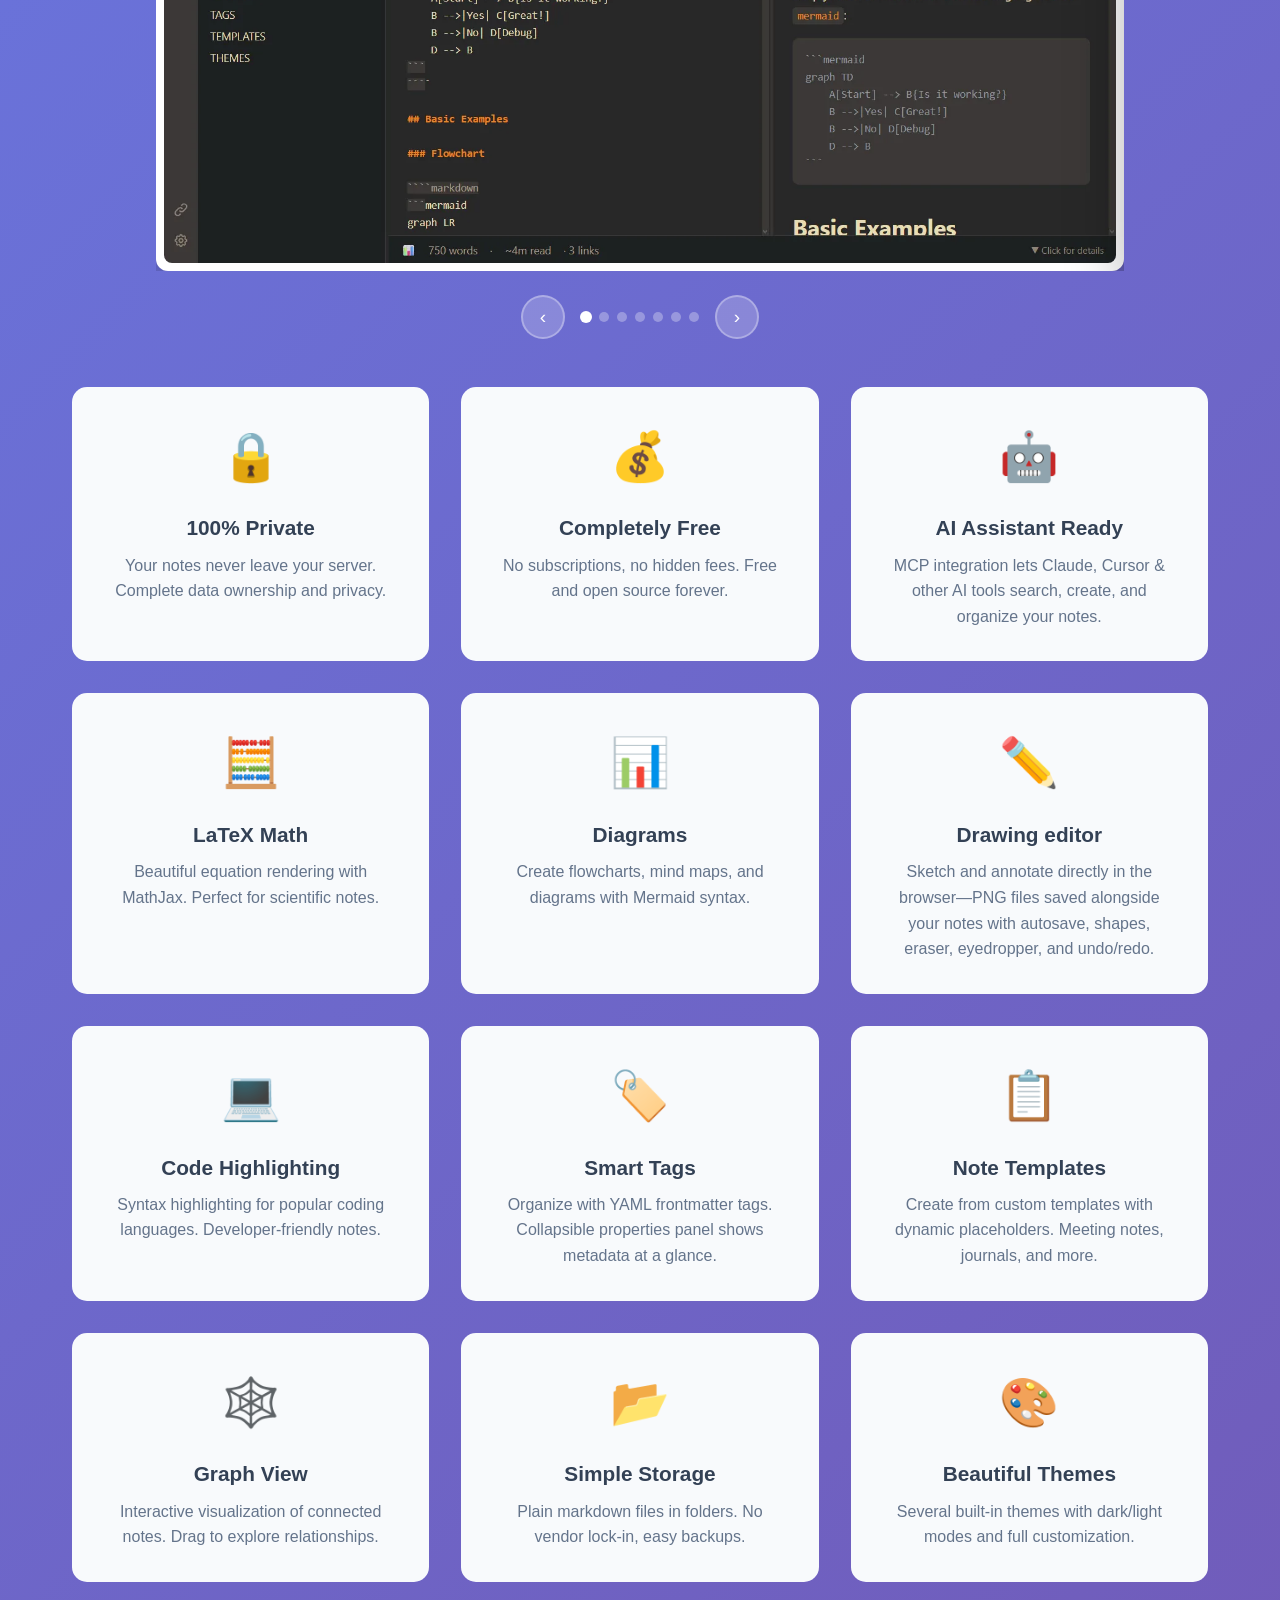
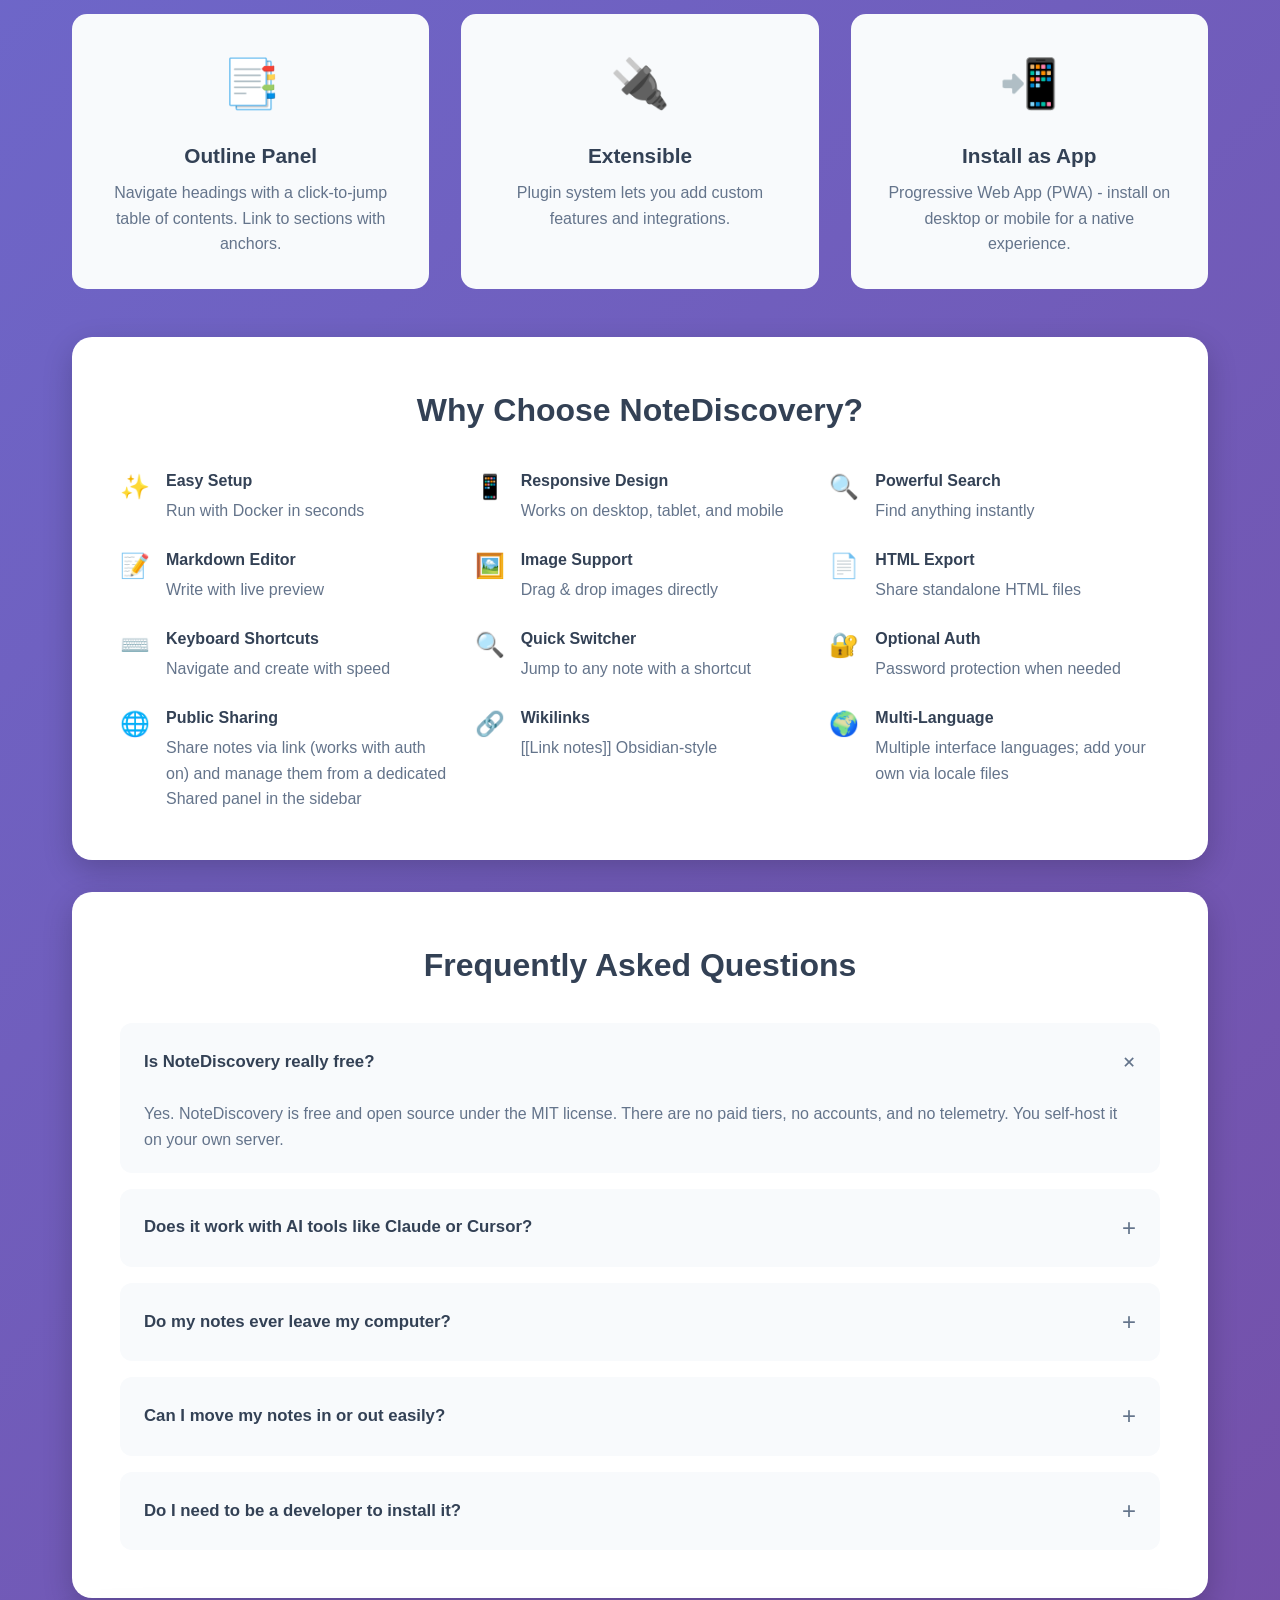
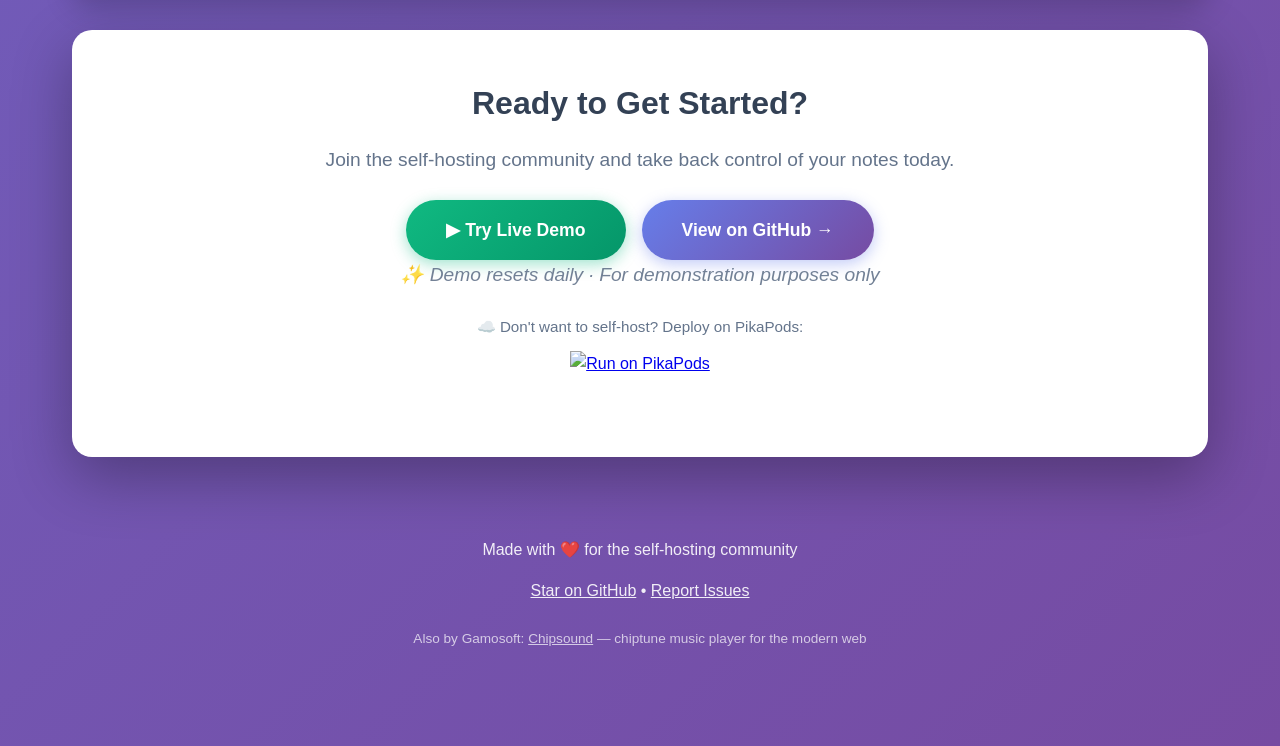
==== commit 8001be33: "added badges" ====
--- a/docs/index.html
+++ b/docs/index.html
@@ -39,6 +39,9 @@
     <meta name="twitter:description" content="AI-powered note-taking with MCP for Claude & Cursor. Wikilinks, graph view, drawing editor, LaTeX, Mermaid. Self-hosted, free, open source.">
     <meta name="twitter:image" content="https://www.notediscovery.com/og-image.png">
     <meta name="twitter:image:alt" content="NoteDiscovery — self-hosted Markdown knowledge base">
+
+    <!-- Bing Webmaster Tools -->
+    <meta name="msvalidate.01" content="21885C11E3DF87A9D056AE300EE4B94F" />
 
     <!-- Favicon (apple-touch-icon must be a raster image; iOS ignores SVG) -->
     <link rel="icon" type="image/svg+xml" href="favicon.svg">
@@ -177,6 +180,41 @@
             font-weight: 300;
         }
 
+        .project-badges {
+            display: flex;
+            flex-wrap: wrap;
+            justify-content: center;
+            align-items: center;
+            gap: 0.5rem;
+            margin: 1.25rem auto 0;
+            max-width: 36rem;
+            padding: 0.5rem 0.75rem;
+            border-radius: 999px;
+            background: rgba(255, 255, 255, 0.12);
+            backdrop-filter: blur(8px);
+            border: 1px solid rgba(255, 255, 255, 0.18);
+        }
+
+        .project-badges a {
+            display: inline-flex;
+            flex-shrink: 0;
+            line-height: 0;
+            opacity: 0.9;
+            transition: opacity 0.2s ease, transform 0.2s ease;
+        }
+
+        .project-badges a:hover {
+            opacity: 1;
+            transform: translateY(-1px);
+        }
+
+        .project-badges img {
+            height: 20px;
+            width: auto;
+            display: block;
+            border-radius: 3px;
+        }
+
         .hero {
             background: var(--card-bg);
             border-radius: 20px;
@@ -657,6 +695,17 @@
 
             .tagline {
                 font-size: 1.2rem;
+            }
+
+            .project-badges {
+                gap: 0.4rem;
+                padding: 0.45rem 0.6rem;
+                border-radius: 1rem;
+                max-width: calc(100% - 1rem);
+            }
+
+            .project-badges img {
+                height: 18px;
             }
 
             .hero, .benefits {
@@ -779,6 +828,23 @@
             <img src="logo.svg" alt="NoteDiscovery Logo" class="logo">
             <h1>NoteDiscovery</h1>
             <p class="tagline">Your Self-Hosted Knowledge Base</p>
+            <nav class="project-badges" aria-label="Project status">
+                <a href="https://github.com/gamosoft/NoteDiscovery/stargazers" target="_blank" rel="noopener" aria-label="GitHub stars">
+                    <img alt="GitHub Stars" src="https://img.shields.io/github/stars/gamosoft/notediscovery?style=flat" loading="lazy" decoding="async">
+                </a>
+                <a href="https://github.com/gamosoft/NoteDiscovery/pkgs/container/notediscovery" target="_blank" rel="noopener" aria-label="GHCR container pulls">
+                    <img alt="GHCR Pulls" src="https://img.shields.io/endpoint?url=https%3A%2F%2Fraw.githubusercontent.com%2Fgamosoft%2FNoteDiscovery%2Fstats%2Fghcr.json&amp;style=flat" loading="lazy" decoding="async">
+                </a>
+                <a href="https://github.com/gamosoft/NoteDiscovery/releases" target="_blank" rel="noopener" aria-label="Latest release">
+                    <img alt="Latest Version" src="https://img.shields.io/github/v/tag/gamosoft/notediscovery?style=flat" loading="lazy" decoding="async">
+                </a>
+                <a href="https://github.com/gamosoft/NoteDiscovery/blob/main/LICENSE" target="_blank" rel="noopener" aria-label="License">
+                    <img alt="License" src="https://img.shields.io/github/license/gamosoft/notediscovery?style=flat" loading="lazy" decoding="async">
+                </a>
+                <a href="https://github.com/gamosoft/NoteDiscovery/actions/workflows/docker-publish.yml" target="_blank" rel="noopener" aria-label="Build status">
+                    <img alt="Build" src="https://img.shields.io/github/actions/workflow/status/gamosoft/notediscovery/docker-publish.yml?style=flat" loading="lazy" decoding="async">
+                </a>
+            </nav>
         </header>
 
         <div class="hero animate-on-scroll">
@@ -1380,9 +1446,9 @@
       "applicationSubCategory": "NoteTakingApplication",
       "operatingSystem": "Linux, Windows, macOS",
       "browserRequirements": "Requires a modern browser with JavaScript enabled",
-      "softwareVersion": "0.29.1",
+      "softwareVersion": "0.30.0",
       "datePublished": "2025-01-15",
-      "dateModified": "2026-07-30",
+      "dateModified": "2026-07-31",
       "inLanguage": "en",
       "license": "https://opensource.org/licenses/MIT",
       "downloadUrl": "https://github.com/gamosoft/NoteDiscovery",
